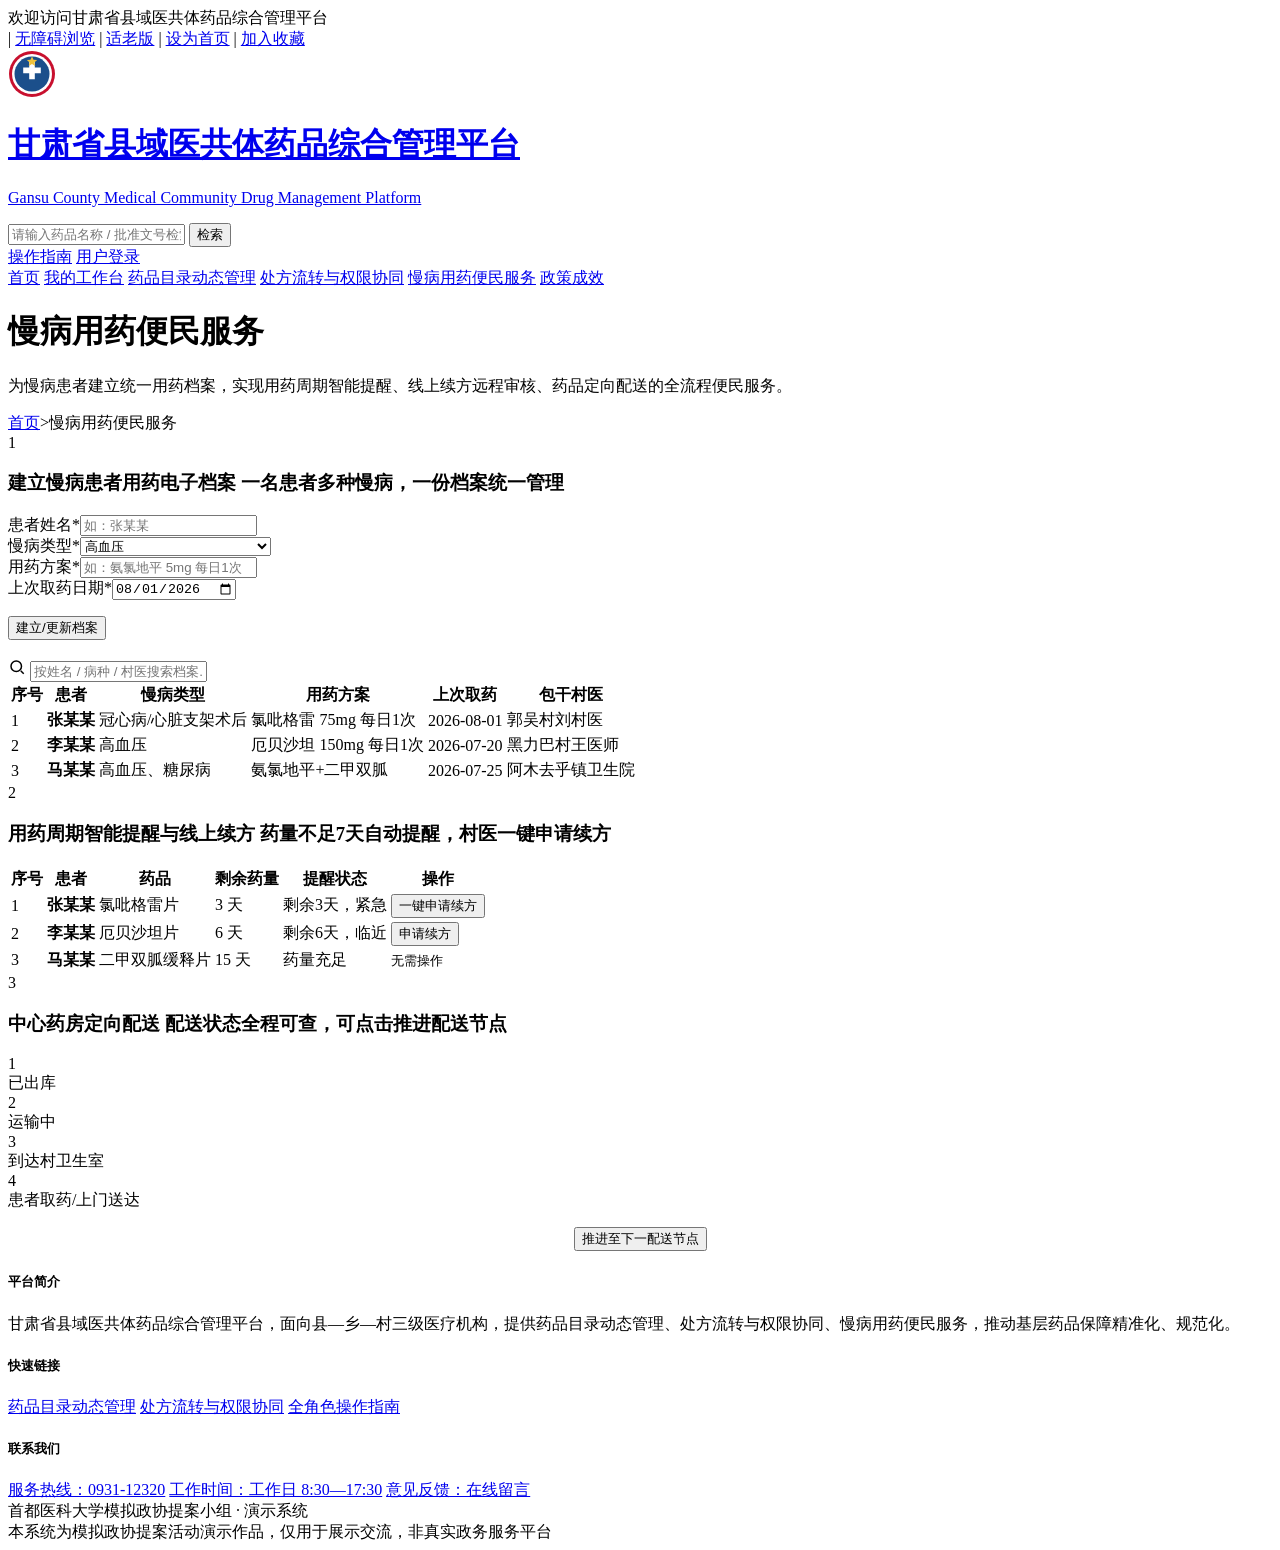
==== chronic-service.html @ d61d22ae "deploy chronic-service.html" ====
<!DOCTYPE html>
<html lang="zh-CN">
<head>
    <meta charset="UTF-8">
    <meta name="viewport" content="width=device-width, initial-scale=1.0">
    <title>慢病用药便民服务 - 甘肃省县域医共体药品综合管理平台</title>
    <link rel="stylesheet" href="common.css">
</head>
<body>
    <!-- 顶部工具条 -->
    <div class="topbar">
        <div class="topbar-inner">
            <span class="welcome">欢迎访问甘肃省县域医共体药品综合管理平台</span>
            <div class="links">
                <span id="today"></span>
                <span class="sep">|</span>
                <a href="javascript:void(0)">无障碍浏览</a>
                <span class="sep">|</span>
                <a href="javascript:void(0)">适老版</a>
                <span class="sep">|</span>
                <a href="javascript:void(0)">设为首页</a>
                <span class="sep">|</span>
                <a href="javascript:void(0)">加入收藏</a>
            </div>
        </div>
    </div>

    <!-- 页头 -->
    <header class="main-header">
        <div class="header-inner">
            <a class="brand" href="index.html">
                <svg class="emblem" viewBox="0 0 48 48" width="48" height="48" aria-label="平台标识">
                    <circle cx="24" cy="24" r="23" fill="#c8102e"/>
                    <circle cx="24" cy="24" r="20" fill="#ffffff"/>
                    <circle cx="24" cy="24" r="17.5" fill="#1b4f8b"/>
                    <path d="M21.2 11.6h5.6v6.0h6.0v5.6h-6.0v6.0h-5.6v-6.0h-6.0v-5.6h6.0z" fill="#ffffff"/>
                    <path d="M24 6.4l1.5 3.3 3.6.4-2.7 2.3.8 3.5-3.2-2-3.2 2 .8-3.5-2.7-2.3 3.6-.4z" fill="#f0c33c"/>
                </svg>
                <span class="brand-text">
                    <h1>甘肃省县域医共体药品综合管理平台</h1>
                    <p>Gansu County Medical Community Drug Management Platform</p>
                </span>
            </a>
            <div class="header-right">
                <div class="searchbox">
                    <input type="text" placeholder="请输入药品名称 / 批准文号检索">
                    <button type="button">检索</button>
                </div>
                <div class="header-actions">
                    <a href="guide.html">操作指南</a>
                    <a class="login-btn" href="login.html">用户登录</a>
                </div>
            </div>
        </div>
    </header>

    <!-- 主导航 -->
    <nav class="main-nav">
        <div class="nav-inner">
            <a href="index.html">首页</a>
            <a href="dashboard.html">我的工作台</a>
            <a href="drug-manage.html">药品目录动态管理</a>
            <a href="prescription.html">处方流转与权限协同</a>
            <a href="chronic-service.html" class="active">慢病用药便民服务</a>
            <a href="effect.html">政策成效</a>
        </div>
    </nav>

    <!-- 内页横幅 -->
    <div class="page-banner">
        <div class="page-banner-inner">
            <h1>慢病用药便民服务</h1>
            <p>为慢病患者建立统一用药档案，实现用药周期智能提醒、线上续方远程审核、药品定向配送的全流程便民服务。</p>
        </div>
    </div>

    <div class="container">
        <div class="crumb">
            <a href="index.html">首页</a><span class="sep">&gt;</span><span>慢病用药便民服务</span>
        </div>

        <!-- 功能1 档案 -->
        <div class="module" data-roles="village county pharmacy">
            <div class="module-box">
                <div class="module-head">
                    <span class="step-no">1</span>
                    <h3>建立慢病患者用药电子档案 <span class="sub">一名患者多种慢病，一份档案统一管理</span></h3>
                </div>
                <form id="patientForm">
                    <div class="form-grid">
                        <div><label>患者姓名<span class="req">*</span></label><input type="text" id="pName" placeholder="如：张某某" required></div>
                        <div><label>慢病类型<span class="req">*</span></label><select id="pDisease"><option>高血压</option><option>糖尿病</option><option>冠心病/心脏支架术后</option><option>慢阻肺</option><option>高血压、糖尿病（多病合并）</option></select></div>
                        <div><label>用药方案<span class="req">*</span></label><input type="text" id="pPlan" placeholder="如：氨氯地平 5mg 每日1次" required></div>
                        <div><label>上次取药日期<span class="req">*</span></label><input type="date" id="pDate" value="2026-08-01" required></div>
                    </div>
                    <button class="btn" type="submit" style="margin-top:16px">建立/更新档案</button>
                </form>
                <div class="toolbar" style="margin-top:18px">
                    <div class="search">
                        <svg viewBox="0 0 24 24" width="18" height="18" fill="none" stroke="currentColor" stroke-width="2"><circle cx="11" cy="11" r="7"/><path d="M21 21l-4-4"/></svg>
                        <input type="text" id="searchPatient" placeholder="按姓名 / 病种 / 村医搜索档案..." oninput="renderPatients()">
                    </div>
                </div>
                <table class="data" id="patientTable">
                    <thead><tr><th>序号</th><th>患者</th><th>慢病类型</th><th>用药方案</th><th>上次取药</th><th>包干村医</th></tr></thead>
                    <tbody></tbody>
                </table>
            </div>
        </div>

        <!-- 功能2 续方提醒 -->
        <div class="module" data-roles="village">
            <div class="module-box">
                <div class="module-head">
                    <span class="step-no">2</span>
                    <h3>用药周期智能提醒与线上续方 <span class="sub">药量不足7天自动提醒，村医一键申请续方</span></h3>
                </div>
                <table class="data" id="remindTable">
                    <thead><tr><th>序号</th><th>患者</th><th>药品</th><th>剩余药量</th><th>提醒状态</th><th>操作</th></tr></thead>
                    <tbody></tbody>
                </table>
            </div>
        </div>

        <!-- 功能3 配送进度 -->
        <div class="module">
            <div class="module-box">
                <div class="module-head">
                    <span class="step-no">3</span>
                    <h3>中心药房定向配送 <span class="sub">配送状态全程可查，可点击推进配送节点</span></h3>
                </div>
                <div class="progress-steps" id="deliverySteps">
                    <div class="ps" data-s="0"><div class="dot">1</div><div class="txt">已出库</div></div>
                    <div class="ps" data-s="1"><div class="dot">2</div><div class="txt">运输中</div></div>
                    <div class="ps" data-s="2"><div class="dot">3</div><div class="txt">到达村卫生室</div></div>
                    <div class="ps" data-s="3"><div class="dot">4</div><div class="txt">患者取药/上门送达</div></div>
                </div>
                <div style="text-align:center;margin-top:16px">
                    <button class="btn" onclick="advanceDelivery()">推进至下一配送节点</button>
                </div>
            </div>
        </div>
    </div>

    <!-- 页脚 -->
    <footer class="site-footer">
        <div class="footer-top">
            <div>
                <h5>平台简介</h5>
                <p>甘肃省县域医共体药品综合管理平台，面向县—乡—村三级医疗机构，提供药品目录动态管理、处方流转与权限协同、慢病用药便民服务，推动基层药品保障精准化、规范化。</p>
            </div>
            <div>
                <h5>快速链接</h5>
                <a href="drug-manage.html">药品目录动态管理</a>
                <a href="prescription.html">处方流转与权限协同</a>
                <a href="guide.html">全角色操作指南</a>
            </div>
            <div>
                <h5>联系我们</h5>
                <a href="javascript:void(0)">服务热线：0931-12320</a>
                <a href="javascript:void(0)">工作时间：工作日 8:30—17:30</a>
                <a href="javascript:void(0)">意见反馈：在线留言</a>
            </div>
        </div>
        <div class="footer-bar">
            <div>首都医科大学模拟政协提案小组 · 演示系统</div>
            <div>本系统为模拟政协提案活动演示作品，仅用于展示交流，非真实政务服务平台</div>
        </div>
    </footer>

    <div id="toast"></div>

    <script src="drugs-data.js"></script>
    <script src="common.js"></script>
    <script>
        let patients = [
            { name:"张某某", disease:"冠心病/心脏支架术后", plan:"氯吡格雷 75mg 每日1次", date:"2026-08-01", doc:"郭吴村刘村医" },
            { name:"李某某", disease:"高血压", plan:"厄贝沙坦 150mg 每日1次", date:"2026-07-20", doc:"黑力巴村王医师" },
            { name:"马某某", disease:"高血压、糖尿病", plan:"氨氯地平+二甲双胍", date:"2026-07-25", doc:"阿木去乎镇卫生院" }
        ];
        let reminds = [
            { name:"张某某", drug:"氯吡格雷片", days:3, status:"urgent" },
            { name:"李某某", drug:"厄贝沙坦片", days:6, status:"near" },
            { name:"马某某", drug:"二甲双胍缓释片", days:15, status:"ok" }
        ];
        let deliveryStep = 1;

        function renderPatients(){
            const kw = document.getElementById("searchPatient").value.trim();
            const tbody = document.querySelector("#patientTable tbody");
            tbody.innerHTML = "";
            const list = patients.filter(p=>!kw || p.name.includes(kw) || p.disease.includes(kw) || p.doc.includes(kw));
            if(list.length===0){ tbody.innerHTML='<tr><td colspan="6" class="empty">未找到匹配档案</td></tr>'; return; }
            list.forEach((p, idx)=>{
                const tr = document.createElement("tr");
                tr.innerHTML = `<td class="num">${idx+1}</td><td><b>${p.name}</b></td><td>${p.disease}</td><td>${p.plan}</td><td>${p.date}</td><td>${p.doc}</td>`;
                tbody.appendChild(tr);
            });
        }
        function renderReminds(){
            const tbody = document.querySelector("#remindTable tbody");
            tbody.innerHTML = "";
            reminds.forEach((r, i)=>{
                let badge, btn;
                if(r.days<=3){ badge='<span class="badge red">剩余'+r.days+'天，紧急</span>'; btn='<button class="btn warn sm" onclick="applyRenew('+i+')">一键申请续方</button>'; }
                else if(r.days<=7){ badge='<span class="badge amber">剩余'+r.days+'天，临近</span>'; btn='<button class="btn sm" onclick="applyRenew('+i+')">申请续方</button>'; }
                else { badge='<span class="badge ok">药量充足</span>'; btn='<span style="color:var(--muted);font-size:13px">无需操作</span>'; }
                const tr = document.createElement("tr");
                tr.innerHTML = `<td class="num">${i+1}</td><td><b>${r.name}</b></td><td>${r.drug}</td><td>${r.days} 天</td><td>${badge}</td><td>${btn}</td>`;
                tbody.appendChild(tr);
            });
        }
        function applyRenew(i){
            const r = reminds[i];
            r.status = "ok"; r.days = 30;
            renderReminds();
            toast("已向县级医生推送「"+r.name+" · "+r.drug+"」续方申请，等待远程审核");
        }
        function advanceDelivery(){
            if(deliveryStep < 4) deliveryStep++;
            const steps = document.querySelectorAll("#deliverySteps .ps");
            steps.forEach(s=>{
                const n = Number(s.dataset.s);
                s.classList.remove("active","done");
                if(n < deliveryStep-1) s.classList.add("done");
                else if(n === deliveryStep-1) s.classList.add("active");
            });
            const msgs = ["已出库","运输中","已到达村卫生室","患者已取药/上门送达完成"];
            toast("配送节点推进："+msgs[deliveryStep-1]);
        }

        document.getElementById("patientForm").addEventListener("submit", function(e){
            e.preventDefault();
            patients.push({ name:document.getElementById("pName").value.trim(), disease:document.getElementById("pDisease").value, plan:document.getElementById("pPlan").value.trim(), date:document.getElementById("pDate").value, doc:"郭吴村刘村医" });
            renderPatients();
            this.reset();
            document.getElementById("pDate").value = "2026-08-01";
            toast("慢病档案已建立，一名患者多种慢病合并管理");
        });

        window.onload = function(){ renderPatients(); renderReminds(); advanceDelivery(); };
    </script>
</body>
</html>
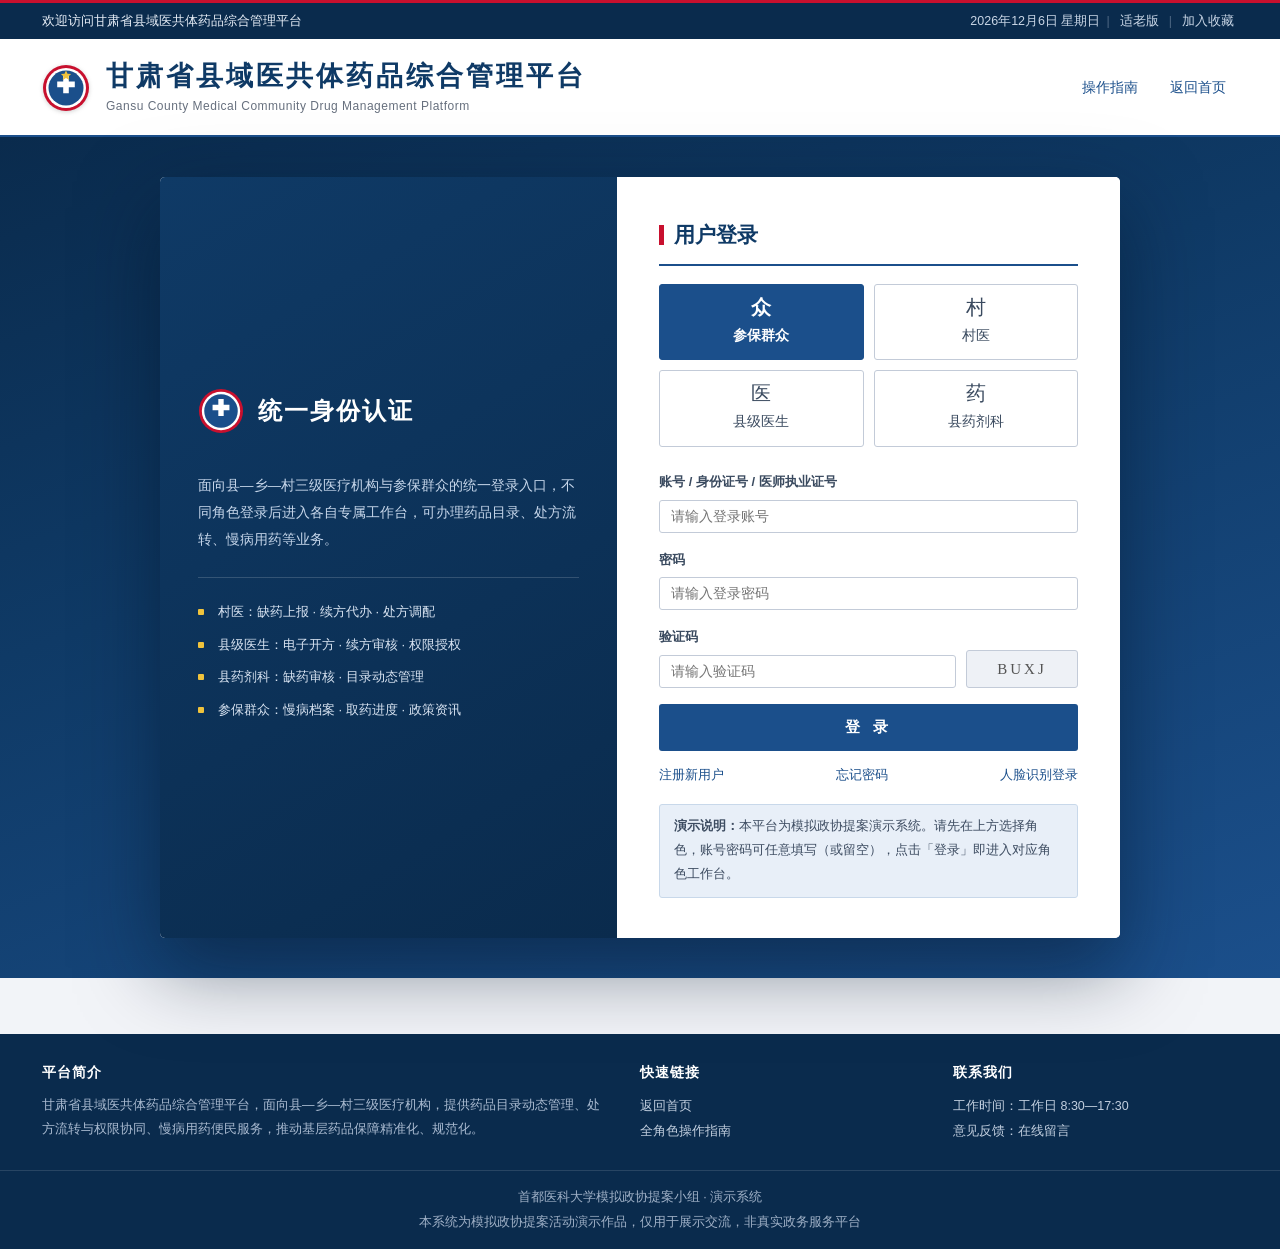
==== commit 1c6b88b8: "Update site: remove service hotline & accessibility links, improve elder mode" ====
--- a/chronic-service.html
+++ b/chronic-service.html
@@ -14,11 +14,7 @@
             <div class="links">
                 <span id="today"></span>
                 <span class="sep">|</span>
-                <a href="javascript:void(0)">无障碍浏览</a>
-                <span class="sep">|</span>
                 <a href="javascript:void(0)">适老版</a>
-                <span class="sep">|</span>
-                <a href="javascript:void(0)">设为首页</a>
                 <span class="sep">|</span>
                 <a href="javascript:void(0)">加入收藏</a>
             </div>
@@ -157,7 +153,6 @@
             </div>
             <div>
                 <h5>联系我们</h5>
-                <a href="javascript:void(0)">服务热线：0931-12320</a>
                 <a href="javascript:void(0)">工作时间：工作日 8:30—17:30</a>
                 <a href="javascript:void(0)">意见反馈：在线留言</a>
             </div>
--- a/common.css
+++ b/common.css
@@ -0,0 +1,514 @@
+/* ==========================================================================
+   甘肃省县域医共体药品综合管理平台 · 全局样式
+   风格：政务门户 / 医药监管信息化系统
+   配色：政务蓝 + 政务红 + 金；标题用宋体，正文用微软雅黑；小圆角、全边框表格
+   ========================================================================== */
+
+*{margin:0;padding:0;box-sizing:border-box}
+
+:root{
+    /* 政务蓝系 */
+    --blue:#1b4f8b;
+    --blue-deep:#0f3a66;
+    --blue-darker:#0a2b4d;
+    --blue-mid:#2b6cb0;
+    --blue-light:#e8eff8;
+    --blue-border:#c8d8ea;
+    /* 政务红 / 金 */
+    --red:#c8102e;
+    --red-deep:#a3001b;
+    --gold:#b8860b;
+    --gold-light:#f0c33c;
+    /* 中性 */
+    --bg:#f2f4f8;
+    --card:#ffffff;
+    --text:#26313f;
+    --muted:#67707e;
+    --line:#dfe4ec;
+    --line-strong:#c3cbd8;
+    /* 语义色（状态） */
+    --ok:#1f7a4d;      --ok-bg:#e4f2ea;
+    --warn:#b7791f;    --warn-bg:#fbf0dc;
+    --danger:#c0392b;  --danger-bg:#fbe9e7;
+    /* 圆角 / 阴影（政务站接近直角） */
+    --radius:3px;
+    --shadow:0 1px 2px rgba(16,42,67,.06),0 2px 8px rgba(16,42,67,.06);
+    --shadow-lg:0 8px 28px rgba(16,42,67,.16);
+    /* 字体 */
+    --serif:"SimSun","宋体","Songti SC","Noto Serif SC",serif;
+    --ui:"Microsoft YaHei","微软雅黑","PingFang SC",-apple-system,"Segoe UI",sans-serif;
+}
+
+html{scroll-behavior:smooth}
+body{
+    font-family:var(--ui);
+    background:var(--bg);
+    color:var(--text);
+    font-size:14px;
+    line-height:1.75;
+    -webkit-font-smoothing:antialiased;
+}
+a{text-decoration:none;color:inherit}
+ul{list-style:none}
+
+/* ==========================================================================
+   顶部工具条（日期 / 无障碍 / 收藏），顶部带政务红细条
+   ========================================================================== */
+.topbar{
+    background:var(--blue-darker);
+    border-top:3px solid var(--red);
+    color:#c9d6e6;
+    font-size:12.5px;
+    line-height:1;
+}
+.topbar-inner{
+    max-width:1240px;margin:0 auto;padding:0 22px;
+    height:36px;display:flex;align-items:center;justify-content:space-between;gap:16px;
+}
+.topbar-inner .welcome{color:#e7eef7}
+.topbar-inner .links{display:flex;align-items:center;gap:6px}
+.topbar-inner .links a{color:#c9d6e6;padding:0 4px}
+.topbar-inner .links a:hover{color:#fff}
+.topbar-inner .links .sep{opacity:.35}
+
+/* ==========================================================================
+   页头（徽标 + 站名 + 检索 + 登录）
+   ========================================================================== */
+.main-header{background:#fff;border-bottom:2px solid var(--blue)}
+.header-inner{
+    max-width:1240px;margin:0 auto;padding:20px 22px 18px;
+    display:flex;align-items:center;justify-content:space-between;gap:24px;flex-wrap:wrap;
+}
+.brand{display:flex;align-items:center;gap:16px}
+.emblem{flex-shrink:0;filter:drop-shadow(0 1px 2px rgba(0,0,0,.18))}
+.brand-text h1{
+    font-family:var(--serif);
+    font-size:27px;font-weight:700;color:var(--blue-deep);
+    letter-spacing:3px;line-height:1.3;
+}
+.brand-text p{font-size:12px;color:var(--muted);letter-spacing:.5px;margin-top:2px}
+.header-right{display:flex;align-items:center;gap:14px}
+.searchbox{display:flex;border:1px solid var(--line-strong);border-radius:var(--radius);overflow:hidden;background:#fff}
+.searchbox input{
+    border:none;outline:none;padding:8px 12px;width:230px;font-size:13.5px;color:var(--text);background:transparent;
+}
+.searchbox button{
+    border:none;background:var(--blue);color:#fff;padding:0 18px;cursor:pointer;font-size:13.5px;
+}
+.searchbox button:hover{background:var(--blue-mid)}
+.header-actions{display:flex;align-items:center;gap:8px;font-size:13.5px}
+.header-actions a{color:var(--blue);padding:6px 12px;border-radius:3px}
+.header-actions a:hover{background:var(--blue-light)}
+.header-actions .login-btn{background:var(--blue);color:#fff}
+.header-actions .login-btn:hover{background:var(--blue-mid)}
+.header-actions .user-chip{display:flex;align-items:center;gap:8px;color:var(--blue-deep);font-weight:600}
+.header-actions .user-chip .role-tag{font-size:12px;font-weight:400;color:var(--muted)}
+.header-actions .user-chip .logout{color:var(--red);font-weight:400}
+.header-actions .user-chip .logout:hover{text-decoration:underline}
+
+/* ==========================================================================
+   主导航（深蓝横条，红色高亮当前项）
+   ========================================================================== */
+.main-nav{background:var(--blue-deep)}
+.nav-inner{
+    max-width:1240px;margin:0 auto;padding:0 22px;display:flex;align-items:stretch;
+}
+.main-nav a{
+    color:#eaf0f7;font-size:15.5px;padding:13px 22px;letter-spacing:1px;
+    border-bottom:3px solid transparent;transition:.15s;white-space:nowrap;
+}
+.main-nav a:hover{background:var(--blue-mid);color:#fff}
+.main-nav a.active{background:var(--red);color:#fff;border-bottom-color:var(--gold-light);font-weight:700}
+
+/* ==========================================================================
+   面包屑 / 用户身份条
+   ========================================================================== */
+.crumb{
+    max-width:1240px;margin:14px auto 0;padding:0 22px;
+    font-size:13px;color:var(--muted);
+}
+.crumb a{color:var(--blue)}
+.crumb a:hover{text-decoration:underline}
+.crumb .sep{margin:0 6px;color:var(--line-strong)}
+
+.user-bar{
+    max-width:1240px;margin:12px auto 0;padding:9px 14px 9px 22px;
+    background:var(--blue-light);border:1px solid var(--blue-border);border-left:4px solid var(--blue);
+    border-radius:var(--radius);font-size:13px;color:#3d4c61;
+    display:flex;align-items:center;gap:20px;flex-wrap:wrap;
+}
+.user-bar b{color:var(--blue-deep)}
+.user-bar .u-right{margin-left:auto;display:flex;gap:14px}
+.user-bar .u-right a{color:var(--blue)}
+.user-bar .u-right a:hover{text-decoration:underline}
+
+/* ==========================================================================
+   容器 / 内页横幅 / 区块标题
+   ========================================================================== */
+.container{max-width:1240px;margin:0 auto;padding:0 22px}
+.page-banner{
+    background:linear-gradient(120deg,var(--blue-darker),var(--blue) 55%,var(--blue-mid));
+    color:#fff;padding:34px 22px;border-bottom:3px solid var(--red);
+    position:relative;overflow:hidden;
+}
+.page-banner::after{
+    content:"";position:absolute;right:-70px;top:-90px;width:300px;height:300px;border-radius:50%;
+    background:radial-gradient(circle,rgba(255,255,255,.10),transparent 70%);
+}
+.page-banner-inner{max-width:1240px;margin:0 auto;position:relative;z-index:1}
+.page-banner h1{
+    font-family:var(--serif);font-size:26px;font-weight:700;letter-spacing:2px;
+    display:flex;align-items:center;gap:12px;
+}
+.page-banner h1::before{content:"";width:5px;height:24px;background:var(--red);display:inline-block}
+.page-banner p{font-size:14px;color:#d8e4f1;margin-top:8px;max-width:820px}
+
+.section{margin-top:38px}
+.sec-head{display:flex;align-items:flex-end;justify-content:space-between;gap:16px;border-bottom:2px solid var(--blue);padding-bottom:10px;margin-bottom:18px}
+.sec-head h2{
+    font-family:var(--serif);font-size:21px;font-weight:700;color:var(--blue-deep);
+    display:flex;align-items:center;gap:10px;
+}
+.sec-head h2::before{content:"";width:5px;height:20px;background:var(--red);display:inline-block}
+.sec-head .more{font-size:13px;color:var(--blue);white-space:nowrap}
+.sec-head .more:hover{text-decoration:underline}
+
+/* ==========================================================================
+   卡片 / 统计
+   ========================================================================== */
+.card{
+    background:var(--card);border:1px solid var(--line);border-radius:var(--radius);
+    box-shadow:var(--shadow);padding:24px;
+}
+.stat-cards{
+    display:grid;grid-template-columns:repeat(auto-fit,minmax(200px,1fr));gap:16px;
+    margin-top:-24px;position:relative;z-index:5;
+}
+.stat-card{
+    background:var(--card);border:1px solid var(--line);border-top:3px solid var(--blue);
+    border-radius:var(--radius);box-shadow:var(--shadow);padding:16px 20px;text-align:center;
+}
+.stat-card.teal{border-top-color:var(--ok)}
+.stat-card.amber{border-top-color:var(--warn)}
+.stat-card.red{border-top-color:var(--red)}
+.stat-card .n{font-size:28px;font-weight:700;color:var(--blue);font-family:"Arial",var(--ui);line-height:1.1}
+.stat-card .n .unit{font-size:14px;color:var(--muted);font-weight:400;margin-left:2px}
+.stat-card.teal .n{color:var(--ok)}
+.stat-card.amber .n{color:var(--warn)}
+.stat-card.red .n{color:var(--red)}
+.stat-card .l{font-size:13px;color:var(--muted);margin-top:5px}
+
+/* ==========================================================================
+   按钮（政务风：接近直角、克制用色）
+   ========================================================================== */
+.btn{
+    display:inline-flex;align-items:center;justify-content:center;gap:6px;
+    padding:8px 18px;border:1px solid transparent;border-radius:3px;
+    font-family:var(--ui);font-size:13.5px;font-weight:600;cursor:pointer;transition:.15s;
+    background:var(--blue);color:#fff;line-height:1.5;
+}
+.btn:hover{background:var(--blue-mid)}
+.btn.sm{padding:4px 12px;font-size:12.5px;border-radius:2px;font-weight:500}
+.btn.ok{background:var(--ok)} .btn.ok:hover{background:#1a6841}
+.btn.warn{background:var(--warn)} .btn.warn:hover{background:#a06a1a}
+.btn.danger{background:var(--danger)} .btn.danger:hover{background:#a53022}
+.btn.ghost{background:#fff;color:var(--blue);border-color:var(--blue-border)}
+.btn.ghost:hover{background:var(--blue-light);border-color:var(--blue)}
+.btn.ghost.active{background:var(--blue);color:#fff;border-color:var(--blue)}
+.btn.outline{background:#fff;color:var(--blue);border-color:var(--blue)}
+.btn.outline:hover{background:var(--blue-light)}
+.btn:disabled{opacity:.5;cursor:not-allowed}
+.btn svg{flex-shrink:0}
+
+/* ==========================================================================
+   表单
+   ========================================================================== */
+.form-grid{display:grid;grid-template-columns:1fr 1fr;gap:14px 22px}
+.form-grid .full{grid-column:1/-1}
+label{display:block;margin-bottom:6px;color:#3a4a5f;font-size:13.5px;font-weight:600}
+label .req{color:var(--red);margin-left:3px}
+input,textarea,select{
+    width:100%;padding:8px 11px;border:1px solid var(--line-strong);border-radius:3px;
+    font-family:var(--ui);font-size:13.5px;color:var(--text);background:#fff;transition:.15s;
+}
+input:focus,textarea:focus,select:focus{
+    outline:none;border-color:var(--blue);box-shadow:0 0 0 2px rgba(27,79,139,.12);
+}
+textarea{resize:vertical;line-height:1.6}
+.form-tip{font-size:12.5px;color:var(--muted);margin-top:4px}
+.form-row{display:flex;align-items:center;gap:12px;flex-wrap:wrap}
+
+/* ==========================================================================
+   表格（政务表格：全边框、浅蓝表头、序号列）
+   ========================================================================== */
+.table-wrap{overflow-x:auto}
+table.data{width:100%;border-collapse:collapse;font-size:13.5px;background:#fff}
+table.data th,table.data td{border:1px solid var(--line);padding:9px 12px;text-align:center}
+table.data thead th{
+    background:var(--blue-light);color:var(--blue-deep);font-weight:700;font-size:13.5px;
+    white-space:nowrap;border-bottom:2px solid var(--blue-border);
+}
+table.data tbody tr:nth-child(even){background:#f8fafd}
+table.data tbody tr:hover{background:#eef4fb}
+table.data td.num{font-family:"Arial",var(--ui)}
+table.data .empty{color:var(--muted);padding:26px 0;background:#fff}
+.table-info{
+    display:flex;align-items:center;justify-content:space-between;gap:12px;
+    margin-top:8px;font-size:12.5px;color:var(--muted);flex-wrap:wrap;
+}
+.pager{display:flex;align-items:center;gap:6px}
+.pager a,.pager span{
+    display:inline-flex;align-items:center;justify-content:center;min-width:26px;height:26px;
+    padding:0 7px;border:1px solid var(--line-strong);border-radius:2px;font-size:12.5px;color:var(--text);
+}
+.pager a:hover{border-color:var(--blue);color:var(--blue)}
+.pager .cur{background:var(--blue);border-color:var(--blue);color:#fff}
+
+/* ==========================================================================
+   徽章（状态）
+   ========================================================================== */
+.badge{display:inline-block;padding:2px 10px;border-radius:2px;font-size:12.5px;font-weight:600;line-height:1.6}
+.badge.wait{background:var(--warn-bg);color:var(--warn)}
+.badge.pass{background:var(--ok-bg);color:var(--ok)}
+.badge.reject{background:var(--danger-bg);color:var(--danger)}
+.badge.going{background:var(--blue-light);color:var(--blue)}
+.badge.done{background:var(--ok-bg);color:var(--ok)}
+.badge.red{background:var(--danger-bg);color:var(--danger)}
+.badge.amber{background:var(--warn-bg);color:var(--warn)}
+.badge.ok{background:var(--ok-bg);color:var(--ok)}
+.badge.info{background:var(--blue-light);color:var(--blue)}
+.badge.gray{background:#eef0f4;color:var(--muted)}
+
+/* ==========================================================================
+   工具栏 / 检索框
+   ========================================================================== */
+.toolbar{display:flex;align-items:center;gap:10px;margin-bottom:12px;flex-wrap:wrap}
+.toolbar .spacer{flex:1}
+.search{position:relative}
+.search input{padding-left:34px;min-width:230px}
+.search svg{position:absolute;left:11px;top:50%;transform:translateY(-50%);color:var(--muted);pointer-events:none}
+
+/* ==========================================================================
+   提示（toast）
+   ========================================================================== */
+#toast{position:fixed;top:150px;right:22px;z-index:400;display:flex;flex-direction:column;gap:10px}
+.toast{
+    background:#fff;border:1px solid var(--line);border-left:4px solid var(--ok);
+    box-shadow:var(--shadow-lg);border-radius:3px;padding:11px 16px;font-size:13.5px;color:var(--text);
+    min-width:250px;max-width:360px;animation:slideIn .25s;
+}
+.toast.error{border-left-color:var(--danger)}
+.toast.warn{border-left-color:var(--warn)}
+@keyframes slideIn{from{opacity:0;transform:translateX(26px)}to{opacity:1;transform:none}}
+
+/* ==========================================================================
+   弹窗（modal）
+   ========================================================================== */
+.modal-mask{position:fixed;inset:0;background:rgba(10,32,53,.5);z-index:500;display:none;align-items:center;justify-content:center;padding:20px}
+.modal-mask.show{display:flex}
+.modal{
+    background:#fff;border-radius:4px;padding:24px 26px;width:100%;max-width:520px;
+    box-shadow:0 24px 70px rgba(0,0,0,.3);max-height:86vh;overflow:auto;
+}
+.modal-head{display:flex;align-items:center;justify-content:space-between;border-bottom:1px solid var(--line);padding-bottom:12px;margin-bottom:14px}
+.modal-head h4{font-family:var(--serif);font-size:17px;color:var(--blue-deep);font-weight:700}
+.modal .close{border:none;background:#eef0f4;color:var(--muted);width:28px;height:28px;border-radius:3px;cursor:pointer;font-size:15px;line-height:1}
+.modal .close:hover{background:var(--danger);color:#fff}
+.modal .actions{display:flex;gap:10px;justify-content:flex-end;margin-top:18px}
+
+/* ==========================================================================
+   页脚
+   ========================================================================== */
+.site-footer{margin-top:56px;background:var(--blue-darker);color:#c2cfdf}
+.footer-top{max-width:1240px;margin:0 auto;padding:26px 22px;display:grid;grid-template-columns:2fr 1fr 1fr;gap:28px;font-size:13px}
+.footer-top h5{color:#fff;font-size:14px;margin-bottom:10px;letter-spacing:1px}
+.footer-top a{color:#c2cfdf;display:block;line-height:2;font-size:12.5px}
+.footer-top a:hover{color:#fff}
+.footer-top p{color:#a9bad0;line-height:1.9;font-size:12.5px}
+.footer-bar{border-top:1px solid rgba(255,255,255,.12);padding:14px 22px;text-align:center;font-size:12.5px;color:#9fb0c6;line-height:2}
+.footer-bar .beian{display:flex;justify-content:center;gap:18px;flex-wrap:wrap;margin-top:4px}
+.footer-bar .beian span{display:inline-flex;align-items:center;gap:5px}
+
+/* ==========================================================================
+   其它通用
+   ========================================================================== */
+.muted{color:var(--muted)}
+.data-note{font-size:12.5px;color:var(--muted);text-align:right}
+.center{text-align:center}
+.mt-0{margin-top:0} .mt-12{margin-top:12px} .mt-18{margin-top:18px} .mt-24{margin-top:24px}
+.hidden{display:none}
+.tag-auth{
+    background:var(--blue-light);border:1px dashed var(--blue);border-radius:2px;
+    padding:3px 9px;font-size:12px;color:var(--blue);white-space:nowrap;
+}
+
+/* 通知/政策列表（首页与弹窗内通用） */
+.notice-list{list-style:none}
+.notice-list li{display:flex;align-items:center;gap:12px;padding:11px 4px;border-bottom:1px dashed var(--line)}
+.notice-list li:last-child{border-bottom:none}
+.notice-list .tag{flex-shrink:0;font-size:12px;padding:1px 8px;border-radius:2px;background:var(--danger-bg);color:var(--danger)}
+.notice-list .tag.doc{background:var(--blue-light);color:var(--blue)}
+.notice-list a{flex:1;font-size:14px;color:var(--text);overflow:hidden;text-overflow:ellipsis;white-space:nowrap}
+.notice-list a:hover{color:var(--blue);text-decoration:underline}
+.notice-list .date{font-size:12.5px;color:var(--muted);flex-shrink:0}
+
+/* 空态 */
+.empty{text-align:center;color:var(--muted);padding:22px 0;font-size:13.5px}
+
+/* ==========================================================================
+   功能模块（步骤编号标题，功能页共用）
+   ========================================================================== */
+.module{margin-top:26px}
+.module-head{
+    display:flex;align-items:center;gap:12px;
+    padding-bottom:12px;margin-bottom:16px;border-bottom:1px solid var(--line);
+}
+.module-head .step-no{
+    width:30px;height:30px;flex-shrink:0;border-radius:2px;background:var(--blue);color:#fff;
+    display:flex;align-items:center;justify-content:center;font-size:14px;font-weight:700;
+}
+.module-head h3{font-family:var(--serif);font-size:18px;color:var(--blue-deep);font-weight:700;letter-spacing:1px}
+.module-head .sub{font-size:13px;color:var(--muted);font-weight:400}
+.module-head .h-right{margin-left:auto;font-size:12.5px;color:var(--muted)}
+.module-box{background:var(--card);border:1px solid var(--line);border-radius:var(--radius);padding:22px 24px;box-shadow:var(--shadow);margin-bottom:24px}
+
+/* 处方追溯块 */
+.trace-block{background:#f6f9fd;border:1px solid var(--line);border-left:3px solid var(--blue);border-radius:2px;padding:14px 16px;margin-bottom:12px;line-height:1.9;font-size:13.5px}
+.trace-block b{color:var(--blue-deep)}
+
+/* 时间轴（追溯链弹窗） */
+.timeline{position:relative;margin:16px 0 4px;padding-left:26px}
+.timeline::before{content:"";position:absolute;left:9px;top:6px;bottom:6px;width:2px;background:var(--line)}
+.tl-item{position:relative;margin-bottom:16px}
+.tl-item::before{content:"";position:absolute;left:-23px;top:5px;width:12px;height:12px;border-radius:50%;background:var(--blue);box-shadow:0 0 0 3px #dce8f5}
+.tl-item.done::before{background:var(--ok);box-shadow:0 0 0 3px #dcefe4}
+.tl-item .who{font-weight:700;color:var(--text)}
+.tl-item .what{font-size:13px;color:var(--muted)}
+
+/* 配送进度步骤条 */
+.progress-steps{display:flex;justify-content:space-between;margin:16px 0 6px;position:relative}
+.progress-steps::before{content:"";position:absolute;left:0;right:0;top:15px;height:3px;background:var(--line)}
+.ps{position:relative;z-index:1;text-align:center;flex:1}
+.ps .dot{width:30px;height:30px;border-radius:50%;background:#e2e9f3;color:var(--muted);display:flex;align-items:center;justify-content:center;margin:0 auto 6px;font-size:13px;font-weight:700;transition:.2s}
+.ps.active .dot{background:var(--blue);color:#fff;box-shadow:0 0 0 4px #dce8f5}
+.ps.done .dot{background:var(--ok);color:#fff}
+.ps .txt{font-size:12.5px;color:var(--muted)}
+.ps.active .txt{color:var(--blue);font-weight:700}
+.ps.done .txt{color:var(--ok)}
+
+/* 需求人数条形图 */
+.mini-bars{margin-top:6px}
+.mini-bar{display:flex;align-items:center;gap:12px;margin-bottom:11px}
+.mini-bar .name{width:190px;font-size:13px;text-align:right;color:#3a4a5f;white-space:nowrap;overflow:hidden;text-overflow:ellipsis}
+.mini-bar .track{flex:1;height:9px;background:#e6ebf2;border-radius:2px;overflow:hidden}
+.mini-bar .fill{height:100%;border-radius:2px;background:var(--blue);transition:width .8s}
+.mini-bar .val{width:48px;font-size:12.5px;color:var(--blue);font-weight:700}
+
+/* ==========================================================================
+   登录门户（多角色统一身份认证）
+   ========================================================================== */
+.auth-wrap{min-height:calc(100vh - 150px);display:flex;align-items:center;justify-content:center;padding:40px 22px;
+    background:linear-gradient(160deg,var(--blue-darker) 0%,var(--blue-deep) 40%,var(--blue) 100%);}
+.auth-card{width:100%;max-width:960px;display:grid;grid-template-columns:1fr 1.1fr;background:#fff;border-radius:5px;overflow:hidden;box-shadow:0 30px 80px rgba(4,20,40,.5)}
+.auth-intro{background:linear-gradient(150deg,var(--blue-deep),var(--blue-darker));color:#fff;padding:44px 38px;display:flex;flex-direction:column;justify-content:center}
+.auth-intro .auth-logo{display:flex;align-items:center;gap:14px;margin-bottom:26px}
+.auth-intro h2{font-family:var(--serif);font-size:24px;letter-spacing:2px;font-weight:700;line-height:1.5}
+.auth-intro p{font-size:13.5px;color:#c6d6ea;margin-top:12px;line-height:2}
+.auth-intro .auth-feat{margin-top:24px;border-top:1px solid rgba(255,255,255,.16);padding-top:18px}
+.auth-intro .auth-feat li{font-size:13px;color:#d9e4f2;padding:5px 0 5px 20px;position:relative}
+.auth-intro .auth-feat li::before{content:"";position:absolute;left:0;top:13px;width:6px;height:6px;background:var(--gold-light);border-radius:1px}
+.auth-form{background:#fff;padding:40px 42px}
+.auth-form .role-switch{display:grid;grid-template-columns:repeat(2,1fr);gap:10px;margin-bottom:24px}
+.role-switch .role-opt{
+    border:1px solid var(--line-strong);border-radius:3px;padding:12px 10px;text-align:center;
+    cursor:pointer;transition:.15s;font-size:14px;color:#3a4a5f;
+}
+.role-switch .role-opt .ic{font-size:20px;line-height:1;display:block;margin-bottom:6px}
+.role-switch .role-opt:hover{border-color:var(--blue);color:var(--blue)}
+.role-switch .role-opt.active{background:var(--blue);border-color:var(--blue);color:#fff;font-weight:700}
+.auth-form .field{margin-bottom:16px}
+.auth-form .field label{font-size:13px;color:#3a4a5f;font-weight:600}
+.auth-form .code-row{display:flex;gap:10px}
+.auth-form .code-row input{flex:1}
+.auth-form .code-row .captcha{width:112px;height:38px;background:#eef1f6;border:1px solid var(--line-strong);border-radius:3px;display:flex;align-items:center;justify-content:center;font-family:var(--serif);letter-spacing:3px;color:#555;font-size:15px;cursor:pointer;user-select:none}
+.auth-form .btn-block{width:100%;padding:11px;font-size:15px;letter-spacing:4px}
+.auth-form .auth-links{display:flex;justify-content:space-between;margin-top:14px;font-size:12.5px;color:var(--muted)}
+.auth-form .auth-links a{color:var(--blue)}
+.auth-form .auth-links a:hover{text-decoration:underline}
+.auth-form .auth-note{margin-top:18px;background:var(--blue-light);border:1px solid var(--blue-border);border-radius:3px;padding:10px 14px;font-size:12.5px;color:#3d4c61;line-height:1.9}
+
+/* ==========================================================================
+   工作台（登录后：左侧菜单 + 内容区）
+   ========================================================================== */
+.workbench{max-width:1240px;margin:18px auto 0;padding:0 22px;display:grid;grid-template-columns:230px 1fr;gap:18px;align-items:start}
+.wb-side{background:#fff;border:1px solid var(--line);border-radius:var(--radius);box-shadow:var(--shadow);overflow:hidden}
+.wb-side .wb-user{background:var(--blue-deep);color:#fff;padding:16px 18px}
+.wb-side .wb-user .avatar{width:44px;height:44px;border-radius:50%;background:var(--blue-mid);color:#fff;display:flex;align-items:center;justify-content:center;font-family:var(--serif);font-size:19px;margin-bottom:10px;border:2px solid rgba(255,255,255,.4)}
+.wb-side .wb-user b{font-size:15px;display:block}
+.wb-side .wb-user span{font-size:12px;color:#c6d6ea}
+.wb-side .wb-menu a{
+    display:flex;align-items:center;gap:10px;padding:12px 18px;font-size:14px;color:#3a4a5f;
+    border-left:3px solid transparent;transition:.14s;
+}
+.wb-side .wb-menu a:hover{background:var(--blue-light);color:var(--blue)}
+.wb-side .wb-menu a.active{background:var(--blue-light);color:var(--blue);border-left-color:var(--red);font-weight:700}
+.wb-side .wb-menu a svg{flex-shrink:0;color:var(--blue)}
+.wb-side .wb-menu .group{padding:14px 18px 6px;font-size:12px;color:var(--muted);letter-spacing:1px;border-top:1px solid var(--line)}
+.wb-main{min-width:0}
+.wb-title{background:#fff;border:1px solid var(--line);border-left:4px solid var(--blue);border-radius:var(--radius);padding:14px 20px;margin-bottom:16px;display:flex;align-items:center;justify-content:space-between;gap:12px;flex-wrap:wrap}
+.wb-title h2{font-family:var(--serif);font-size:19px;color:var(--blue-deep);font-weight:700}
+.wb-title .date{font-size:12.5px;color:var(--muted)}
+.kpi-row{display:grid;grid-template-columns:repeat(auto-fit,minmax(170px,1fr));gap:14px;margin-bottom:16px}
+.kpi{background:#fff;border:1px solid var(--line);border-top:3px solid var(--blue);border-radius:var(--radius);padding:16px 18px}
+.kpi .k-n{font-size:26px;font-weight:700;color:var(--blue);font-family:"Arial",var(--ui)}
+.kpi .k-l{font-size:13px;color:var(--muted);margin-top:3px}
+.kpi.red{border-top-color:var(--red)} .kpi.red .k-n{color:var(--red)}
+.kpi.teal{border-top-color:var(--ok)} .kpi.teal .k-n{color:var(--ok)}
+.kpi.amber{border-top-color:var(--warn)} .kpi.amber .k-n{color:var(--warn)}
+.panel{background:#fff;border:1px solid var(--line);border-radius:var(--radius);box-shadow:var(--shadow);margin-bottom:16px}
+.panel .panel-head{display:flex;align-items:center;justify-content:space-between;padding:12px 18px;border-bottom:1px solid var(--line);background:#f8fafd}
+.panel .panel-head h3{font-family:var(--serif);font-size:16px;color:var(--blue-deep);font-weight:700;display:flex;align-items:center;gap:8px}
+.panel .panel-head h3::before{content:"";width:4px;height:15px;background:var(--red);display:inline-block}
+.panel .panel-head .more{font-size:12.5px;color:var(--blue)}
+.panel .panel-body{padding:16px 18px}
+.todo-list li{display:flex;align-items:center;gap:12px;padding:11px 4px;border-bottom:1px dashed var(--line);font-size:13.5px}
+.todo-list li:last-child{border-bottom:none}
+.todo-list .dot{width:8px;height:8px;border-radius:50%;background:var(--red);flex-shrink:0}
+.todo-list .dot.ok{background:var(--ok)}
+.todo-list .txt{flex:1}
+.todo-list .time{font-size:12px;color:var(--muted)}
+.todo-list .act a{color:var(--blue);font-size:12.5px}
+.todo-list .act a:hover{text-decoration:underline}
+.quick-grid{display:grid;grid-template-columns:repeat(auto-fit,minmax(150px,1fr));gap:12px}
+.quick-item{border:1px solid var(--line);border-radius:3px;padding:18px 14px;text-align:center;transition:.15s;background:#fafbfd}
+.quick-item:hover{border-color:var(--blue);background:var(--blue-light)}
+.quick-item .q-ic{width:40px;height:40px;margin:0 auto 10px;background:var(--blue);border-radius:3px;color:#fff;display:flex;align-items:center;justify-content:center}
+.quick-item b{font-size:14px;color:var(--blue-deep);display:block}
+.quick-item span{font-size:12px;color:var(--muted)}
+
+/* ==========================================================================
+   无障碍 / 适老模式（顶部工具条切换）
+   ========================================================================== */
+body.bf-mode{font-size:16.5px}
+body.bf-mode .main-nav a{font-size:17px}
+body.elder-mode{font-size:19px}
+body.elder-mode .brand-text h1{font-size:31px}
+body.elder-mode .main-nav a{font-size:18px;padding:15px 24px}
+body.elder-mode .notice-list a,
+body.elder-mode .todo-list li,
+body.elder-mode .wb-side .wb-menu a{font-size:16px}
+
+@media(max-width:900px){
+    .header-inner{flex-direction:column;align-items:flex-start}
+    .nav-inner{flex-wrap:wrap}
+    .form-grid{grid-template-columns:1fr}
+    .footer-top{grid-template-columns:1fr}
+    .brand-text h1{font-size:22px;letter-spacing:1px}
+    .workbench{grid-template-columns:1fr}
+    .wb-side .wb-menu{display:flex;flex-wrap:wrap;border-top:1px solid var(--line)}
+    .wb-side .wb-menu .group{display:none}
+    .wb-side .wb-menu a{border-left:none;border-bottom:2px solid transparent}
+    .wb-side .wb-menu a.active{border-bottom-color:var(--red)}
+    .auth-card{grid-template-columns:1fr}
+    .auth-intro{display:none}
+}
